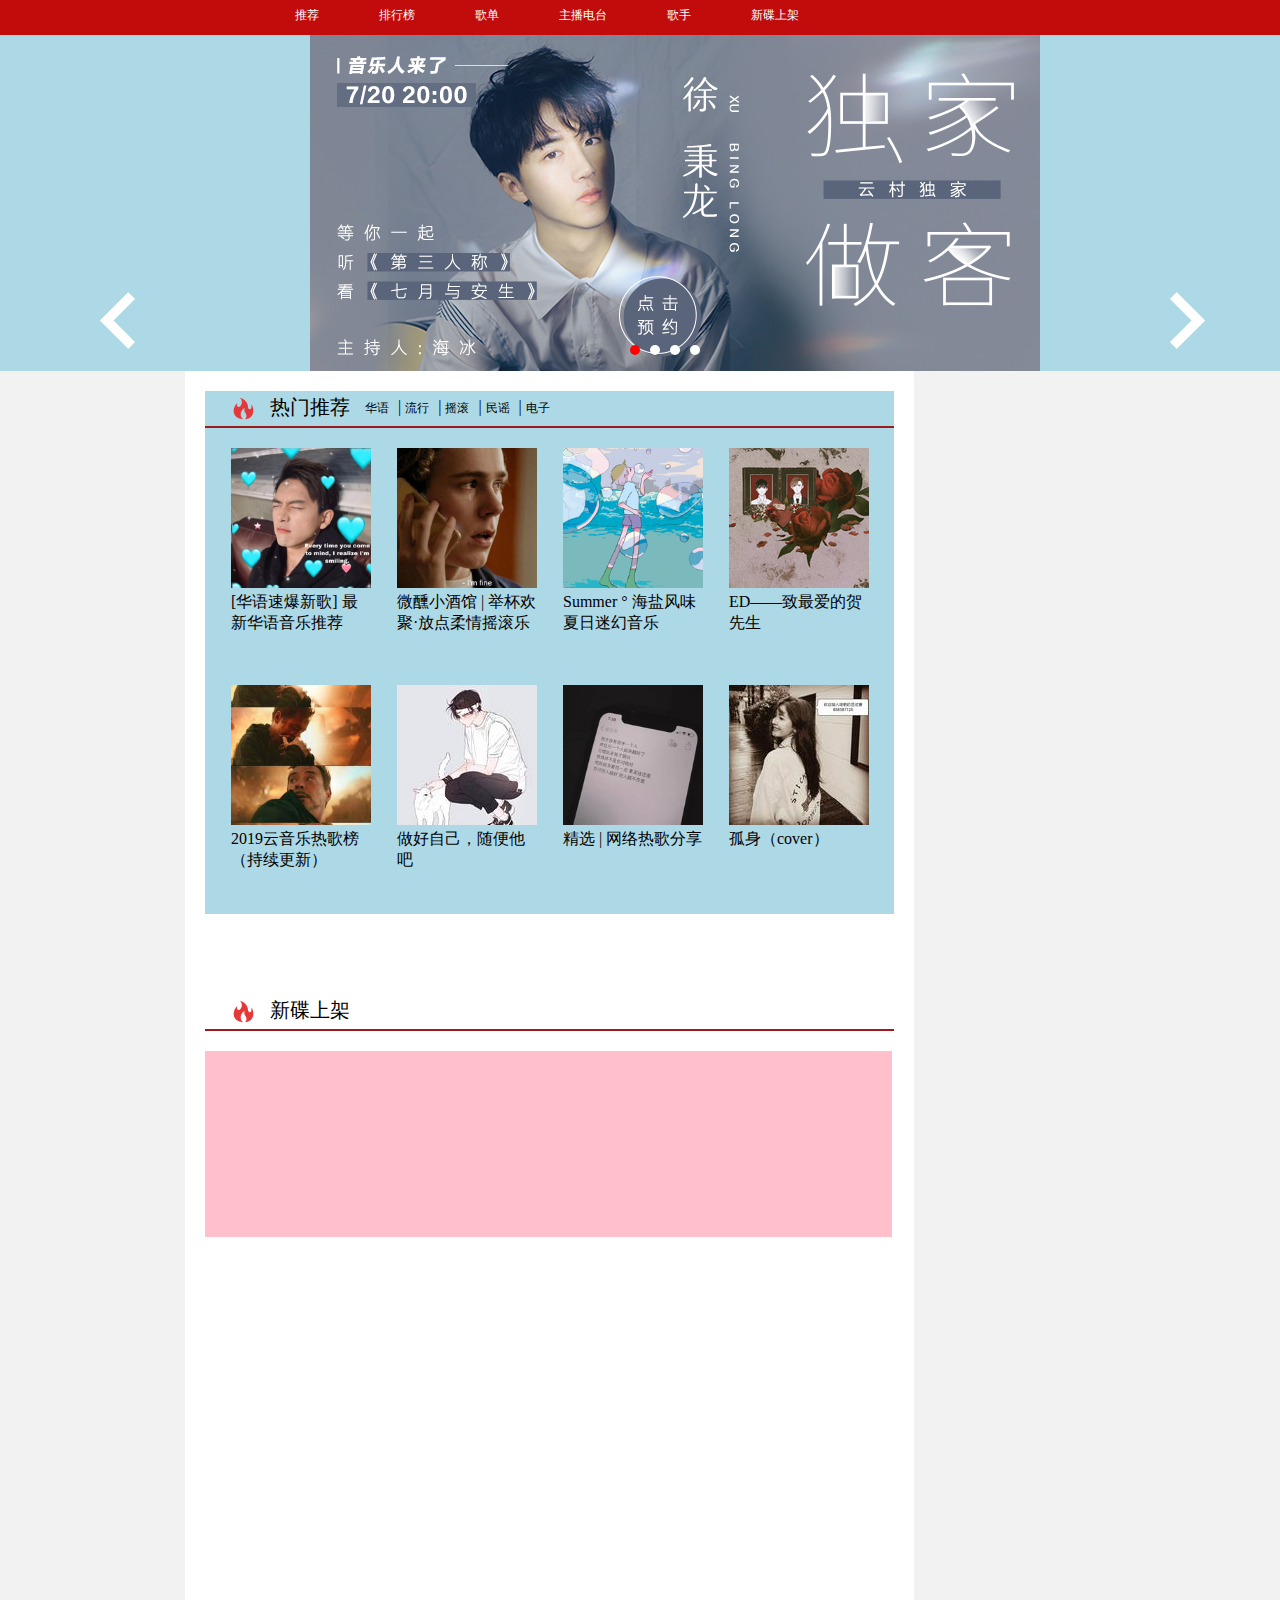
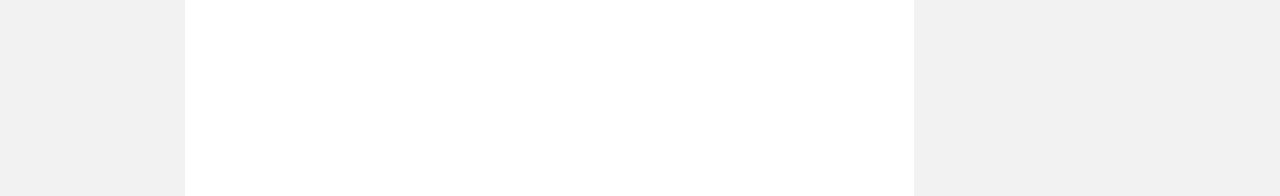
==== index.html @ 818224df "主页" ====
<!DOCTYPE html>
<html lang="en">
<head>
    <meta charset="UTF-8">
    <meta name="viewport" content="width=device-width, initial-scale=1.0">
    <meta http-equiv="X-UA-Compatible" content="ie=edge">
    <title>Document</title>
    <link rel="stylesheet" href="index.css"> 
</head>
<body>
 <div id="db">
    <ul>
        <a href="#"><li>推荐</li></a>
        <a href="#"><li>排行榜</li></a>
        <a href="#"><li>歌单</li></a>
        <a href="#"><li>主播电台</li></a>
        <a href="#"><li>歌手</li></a>
        <a href="#"><li>新碟上架</li></a>
    </ul>
 </div>   
 <div id="lunb">
     <a id="btn-left" href="javascript:;"></a>
     <div id="car">
     <ul id="ul-imgs" style="width:3650px; margin-left:0px;">
         <li><img src="img/index/1.png"></li>
         <li><img src="img/index/2.jpg"></li>
         <li><img src="img/index/3.png"></li>
         <li><img src="img/index/4.png"></li>
         <li><img src="img/index/1.png"></li>
     </ul>
     <ul id="ul-idxs">
            <li class="active"></li>
            <li></li>
            <li></li>
            <li></li>
        </ul>
    </div>
     <a id="btn-right" href="javascript:;"></a>
 </div>
 <div id="gedan">
    <table></table>
    <div id="gd1">
        <div id="tit"> 
            <img class="lo" src="img/index/re.png"/> 
            <a href="#" class="re">热门推荐</a>
            <div id="tab">
                <a href="#" class="tit1">华语</a>
                <span>|</span>
                <a href="#" class="tit1">流行</a>
                <span>|</span>
                <a href="#" class="tit1">摇滚</a>
                <span>|</span>
                <a href="#" class="tit1">民谣</a>
                <span>|</span>
                <a href="#" class="tit1">电子</a>
           </div>
        </div>
        <ul class="u-cover">
            <li class="u-cover1" >
                <div>
                    <img class="tu" src="img/index/5.jpg"/>
                    [华语速爆新歌] 最新华语音乐推荐 
                </div>
            </li>
            <li class="u-cover1">
                <div>
                    <img class="tu" src="img/index/6.jpg"/>
                    微醺小酒馆 | 举杯欢聚·放点柔情摇滚乐
                </div>
            </li>
            <li class="u-cover1">
                <div>
                    <img class="tu" src="img/index/7.jpg"/>
                    Summer ° 海盐风味夏日迷幻音乐
                </div>
            </li>
            <li class="u-cover1">
                <div>
                    <img class="tu" src="img/index/8.png"/>
                    ED——致最爱的贺先生
                </div>
            </li>
            <li class="u-cover1" >
                <div>
                    <img class="tu" src="img/index/9.jpg"/>
                    2019云音乐热歌榜（持续更新） 
                </div>
            </li>
            <li class="u-cover1">
                <div>
                    <img class="tu" src="img/index/10.jpg"/>
                    做好自己，随便他吧 
                </div>
            </li>
            <li class="u-cover1">
                <div>
                    <img class="tu" src="img/index/11.jpg"/>
                    精选 | 网络热歌分享
                </div>
            </li>
            <li class="u-cover1">
                <div>
                    <img class="tu" src="img/index/12.jpg"/>
                    孤身（cover）
                </div>
            </li>
        </ul>
    </div>
    <div id="gd2">
        <div id="tit">
            <img class="lo" src="img/index/re.png"/>
            <a href="#" class="re">新碟上架</a>
        </div>
        <div id="album">
            
        </div>
    </div>
 </div>  
 <script src="js/lunb.js"></script>
</body>
</html>
---- index.css ----
*{margin: 0;padding: 0;}
body{
    background-color:#f2f2f2; 
}
#db{
    background-color:#c20c0c;
    width:1349px;
    height:35px;
}
#db>ul{
    padding-left:265px;
}
#db>ul li{
    list-style-type: none;
    float: left;
    text-decoration: none;
    margin:7px 17px 0;
    padding: 0 13px;
    color:white;
    font-size:12px;
} 
#db>ul li:hover{
    background-color: #9B0909;
    display: inline-block;
    height: 20px;
    border-radius: 20px;
}

/* 轮播图 */
#lunb{
    width: 1349px;
    height: 336px;
    background-color:lightblue;
  
}
#car{
    overflow: hidden; 
    position: relative;  
    width: 730px;
    margin: 0 auto;
}
#ul-imgs{
    list-style: none;
}
#ul-imgs.transition{
    transition:all .5s linear;
  }
  #ul-imgs>li{
    width:730px;
    float:left;
  }
#btn-left,#btn-right{
    width: 60px;
    height:60px;
    cursor: pointer;
    background-repeat: no-repeat;
    position: absolute;
    top:50%;
    margin-top:-158px; 
}
#btn-left{
    background-image: url("img/index/left_ar.png");
    left:100px;
}
#btn-right{
    background-image: url("img/index/right_ar.png");
    left:1170px;
}
#ul-idxs{
    width:100px;
    list-style: none;
    position: absolute;
    bottom: 20px;
    left: 50%;
    margin-left: -50px;
}
#ul-idxs>li{
    width: 10px;
    height:10px;
    float: left;
    background-color:white;
    border-radius: 50%;
    margin: 0 5px;
}
#ul-idxs>li.active{
    background-color:red;
}

#gedan{
    width:729px;
    height:1425px;
    background-color:white;
    margin-left: 185px;
}
#gd1{
    width: 689px;
    height:523px;
    margin: 20px;
    background-color: lightblue;
}
#tit{
    height: 35px;
    border-bottom: 2px solid rgb(158, 27, 27);
    position: relative;
}
#tab{
    width: 240px;
    height: 16px;
    float: left;
    margin-left: 160px;
    padding-top:7px;
}
.lo{
    width: 25px;
    height: 25px;
    position: absolute;
    left:26px;
    top:5px;
}
.re{
    position: absolute;
    text-decoration: none;
    font-size:20px;
    padding-left: 65px;
    padding-top:3px;
    color:black;
}
.tit1{
    padding-top:5px;
    padding-right: 5px;
    text-decoration: none;
    font-size:12px;
    color:black;
}
.u-cover{
    list-style: none;
  
}
.u-cover1{
    display: block;
    width: 140px;
    height:204px;
    float: left;
    padding:20px 0px 13px 26px;
}
img.tu{
    width:140px;
    height:140px;
}

#gd2{
    width: 689px;
    height: 243px;
    margin-left: 20px;
    margin-top:80px;
}
#album{
    width:687px;
    height: 186px;
    background-color: pink;
    margin-top:20px;
}
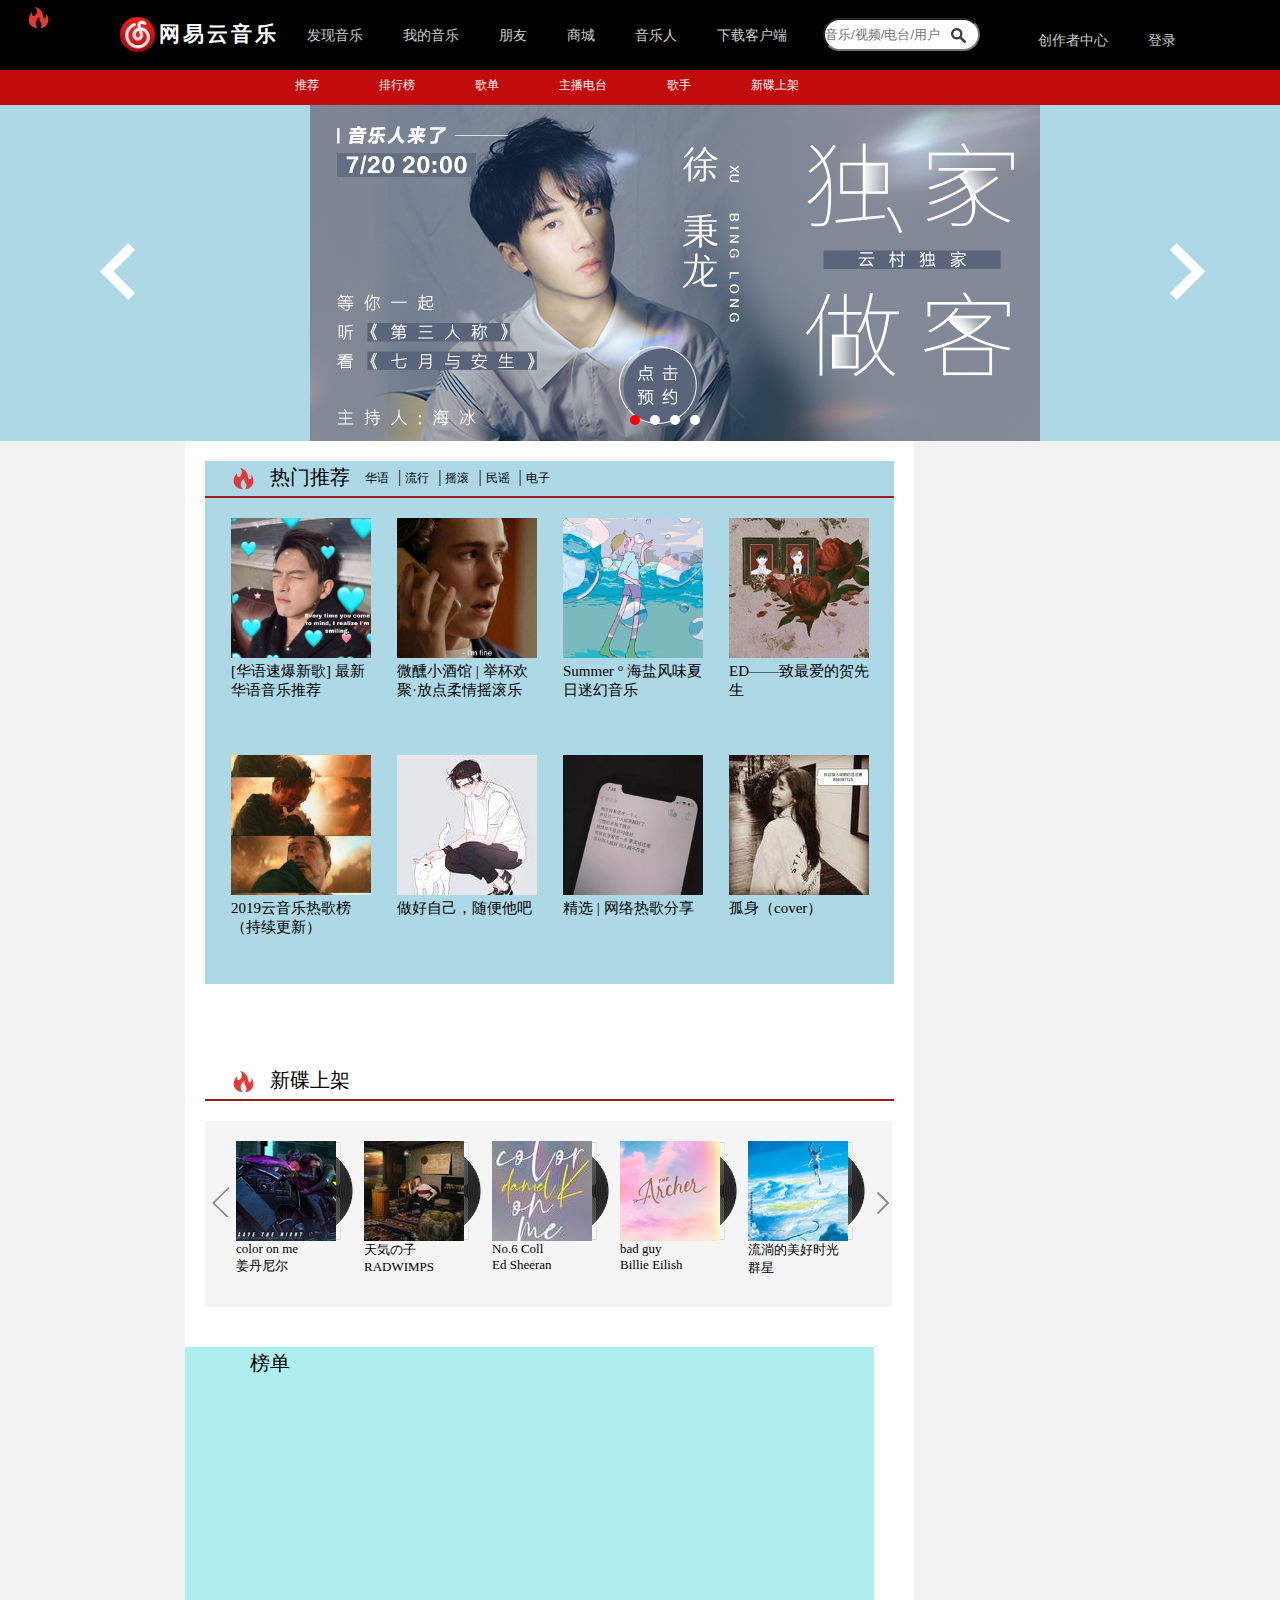
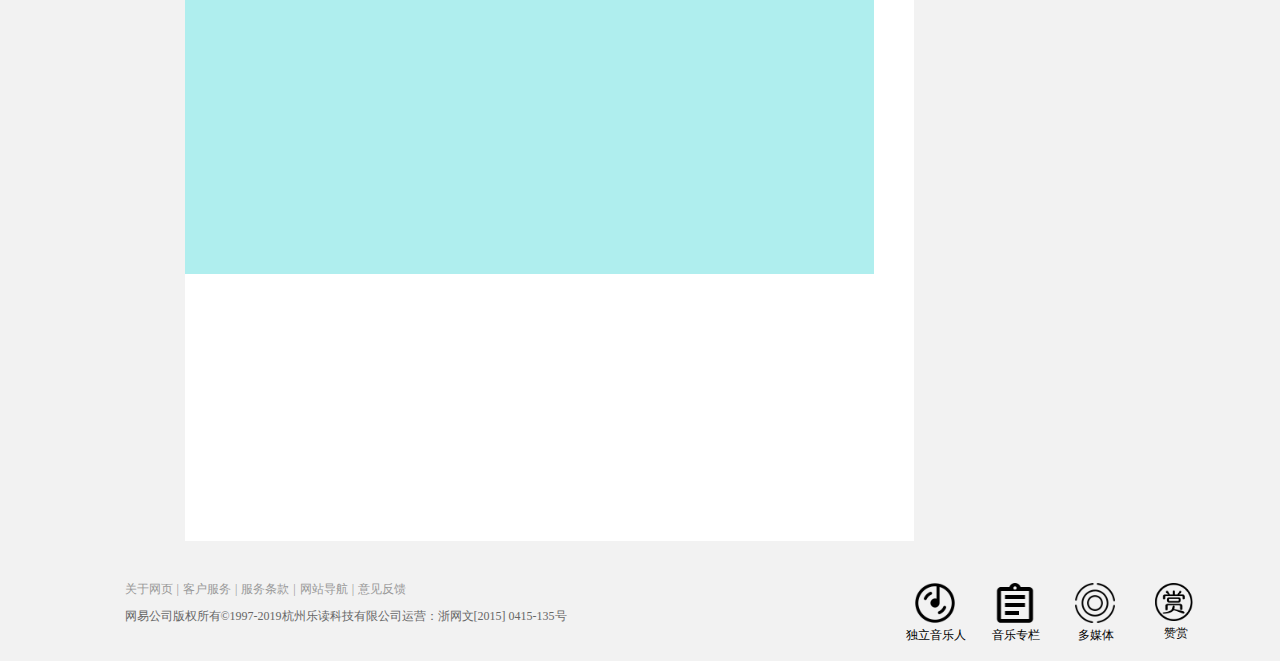
==== commit 535b990c: "主页轮播" ====
--- a/index.html
+++ b/index.html
@@ -1,121 +1,292 @@
 <!DOCTYPE html>
 <html lang="en">
+
 <head>
-    <meta charset="UTF-8">
+    <meta http-equiv="Content-Type" content="text/html; charset=UTF-8">
     <meta name="viewport" content="width=device-width, initial-scale=1.0">
     <meta http-equiv="X-UA-Compatible" content="ie=edge">
     <title>Document</title>
-    <link rel="stylesheet" href="index.css"> 
+    <link rel="stylesheet" href="css/index.css">
 </head>
+
 <body>
- <div id="db">
-    <ul>
-        <a href="#"><li>推荐</li></a>
-        <a href="#"><li>排行榜</li></a>
-        <a href="#"><li>歌单</li></a>
-        <a href="#"><li>主播电台</li></a>
-        <a href="#"><li>歌手</li></a>
-        <a href="#"><li>新碟上架</li></a>
-    </ul>
- </div>   
- <div id="lunb">
-     <a id="btn-left" href="javascript:;"></a>
-     <div id="car">
-     <ul id="ul-imgs" style="width:3650px; margin-left:0px;">
-         <li><img src="img/index/1.png"></li>
-         <li><img src="img/index/2.jpg"></li>
-         <li><img src="img/index/3.png"></li>
-         <li><img src="img/index/4.png"></li>
-         <li><img src="img/index/1.png"></li>
-     </ul>
-     <ul id="ul-idxs">
-            <li class="active"></li>
-            <li></li>
-            <li></li>
-            <li></li>
+    <header id="header">
+    </header>
+    <div id="db">
+        <ul>
+            <a href="javascript:;">
+                <li>推荐</li>
+            </a>
+            <a href="javascript:;">
+                <li>排行榜</li>
+            </a>
+            <a href="javascript:;">
+                <li>歌单</li>
+            </a>
+            <a href="javascript:;">
+                <li>主播电台</li>
+            </a>
+            <a href="javascript:;">
+                <li>歌手</li>
+            </a>
+            <a href="javascript:;">
+                <li>新碟上架</li>
+            </a>
         </ul>
     </div>
-     <a id="btn-right" href="javascript:;"></a>
- </div>
- <div id="gedan">
-    <table></table>
-    <div id="gd1">
-        <div id="tit"> 
-            <img class="lo" src="img/index/re.png"/> 
-            <a href="#" class="re">热门推荐</a>
-            <div id="tab">
-                <a href="#" class="tit1">华语</a>
-                <span>|</span>
-                <a href="#" class="tit1">流行</a>
-                <span>|</span>
-                <a href="#" class="tit1">摇滚</a>
-                <span>|</span>
-                <a href="#" class="tit1">民谣</a>
-                <span>|</span>
-                <a href="#" class="tit1">电子</a>
-           </div>
-        </div>
-        <ul class="u-cover">
-            <li class="u-cover1" >
-                <div>
-                    <img class="tu" src="img/index/5.jpg"/>
-                    [华语速爆新歌] 最新华语音乐推荐 
+    <div id="lunb">
+        <a id="btn-left" href="javascript:;"></a>
+        <div id="car">
+            <ul id="ul-imgs" style="width: 3650px; margin-left: 0px;" class="">
+                <li><img src="img/index/1.png"></li>
+                <li><img src="img/index/2.jpg"></li>
+                <li><img src="img/index/3.png"></li>
+                <li><img src="img/index/4.png"></li>
+                <li><img src="img/index/1.png"></li>
+            </ul>
+            <ul id="ul-idxs">
+                <li class="active"></li>
+                <li class=""></li>
+                <li class=""></li>
+                <li class=""></li>
+            </ul>
+        </div>
+        <a id="btn-right" href="javascript:;"></a>
+    </div>
+    <div id="gedan">
+        <table></table>
+        <div id="gd1">
+            <div id="tit">
+                <img class="lo" src="img/index/re.png">
+                <a href="javascript:;" class="re">热门推荐</a>
+                <div id="tab">
+                    <a href="javascript:;" class="tit1">华语</a>
+                    <i>|</i>
+                    <a href="javascript:;" class="tit1">流行</a>
+                    <i>|</i>
+                    <a href="javascript:;" class="tit1">摇滚</a>
+                    <i>|</i>
+                    <a href="javascript:;" class="tit1">民谣</a>
+                    <i>|</i>
+                    <a href="javascript:;" class="tit1">电子</a>
                 </div>
-            </li>
-            <li class="u-cover1">
-                <div>
-                    <img class="tu" src="img/index/6.jpg"/>
-                    微醺小酒馆 | 举杯欢聚·放点柔情摇滚乐
+            </div>
+            <ul class="u-cover">
+                <li class="u-cover1">
+                    <p class="u-text">
+                        <img class="tu" src="img/index/5.jpg">
+                        [华语速爆新歌] 最新华语音乐推荐
+                    </p>
+                </li>
+                <li class="u-cover1">
+                    <p class="u-text">
+                        <img class="tu" src="img/index/6.jpg">
+                        微醺小酒馆 | 举杯欢聚·放点柔情摇滚乐
+                    </p>
+                </li>
+                <li class="u-cover1">
+                    <p class="u-text">
+                        <img class="tu" src="img/index/7.jpg">
+                        Summer ° 海盐风味夏日迷幻音乐
+                    </p>
+                </li>
+                <li class="u-cover1">
+                    <p class="u-text">
+                        <img class="tu" src="img/index/8.png">
+                        ED——致最爱的贺先生
+                    </p>
+                </li>
+                <li class="u-cover1">
+                    <p class="u-text">
+                        <img class="tu" src="img/index/9.jpg">
+                        2019云音乐热歌榜（持续更新）
+                    </p>
+                </li>
+                <li class="u-cover1">
+                    <p class="u-text">
+                        <img class="tu" src="img/index/10.jpg">
+                        做好自己，随便他吧
+                    </p>
+                </li>
+                <li class="u-cover1">
+                    <p class="u-text">
+                        <img class="tu" src="img/index/11.jpg">
+                        精选 | 网络热歌分享
+                    </p>
+                </li>
+                <li class="u-cover1">
+                    <p class="u-text">
+                        <img class="tu" src="img/index/12.jpg">
+                        孤身（cover）
+                    </p>
+                </li>
+            </ul>
+        </div>
+        <div id="gd2">
+            <div id="tit">
+                <img class="lo" src="img/index/re.png">
+                <a href="javascript:;" class="re">新碟上架</a>
+            </div>
+            <div id="album">
+                <!-- <table></table> -->
+                <a id="left" href="javascript:;"></a>
+                <div id="al-lun">
+                    <ul id="al-imgs" style="width:2580px; margin-left:0px;">
+                        <li class="al-li">
+                            <ul>
+                                <li class="al-tu">
+                                    <img src="img/al/l1.png" style="float: left">
+                                    <img src="img/index/back.png" style="float:right; width:18px;height:100px;">
+                                    <i>color on me</i>
+                                    <i> 姜丹尼尔</i>
+                                </li>
+                                <li class="al-tu">
+                                    <img src="img/al/l2.jpg" style="float: left">
+                                    <img src="img/index/back.png" style="float:right; width:18px;height:100px;">
+                                    <i>天気の子 </i>
+                                    <i> RADWIMPS</i>
+                                </li>
+                                <li class="al-tu">
+                                    <img src="img/al/l3.jpg" style="float: left">
+                                    <img src="img/index/back.png" style="float:right; width:18px;height:100px;">
+                                    <i>No.6 Coll</i>
+                                    <i> Ed Sheeran</i>
+                                </li>
+                                <li class="al-tu">
+                                    <img src="img/al/l4.jpg" style="float: left">
+                                    <img src="img/index/back.png" style="float:right; width:18px;height:100px;">
+                                    <i>bad guy </i>
+                                    <i>Billie Eilish </i>
+                                </li>
+                                <li class="al-tu">
+                                    <img src="img/al/l5.png" style="float: left">
+                                    <img src="img/index/back.png" style="float:right; width:18px;height:100px;">
+                                    <i>流淌的美好时光</i>
+                                    <i>群星</i>
+                                </li>
+                            </ul>
+                        </li>
+                        <li class="al-li">
+                            <ul>
+                                <li class="al-tu">
+                                    <img src="img/al/l6.jpg" style="float: left">
+                                    <img src="img/index/back.png" style="float:right; width:18px;height:100px;">
+                                    <i>color on me</i>
+                                    <i> 姜丹尼尔</i>
+                                </li>
+                                <li class="al-tu">
+                                    <img src="img/al/l7.jpg" style="float: left">
+                                    <img src="img/index/back.png" style="float:right; width:18px;height:100px;">
+                                    <i>天気の子 </i>
+                                    <i> RADWIMPS</i>
+                                </li>
+                                <li class="al-tu">
+                                    <img src="img/al/l8.png" style="float: left">
+                                    <img src="img/index/back.png" style="float:right; width:18px;height:100px;">
+                                    <i>No.6 Coll</i>
+                                    <i> Ed Sheeran</i>
+                                </li>
+                                <li class="al-tu">
+                                    <img src="img/al/l9.jpg" style="float: left">
+                                    <img src="img/index/back.png" style="float:right; width:18px;height:100px;">
+                                    <i>bad guy </i>
+                                    <i>Billie Eilish </i>
+                                </li>
+                                <li class="al-tu">
+                                    <img src="img/al/l10.png" style="float: left">
+                                    <img src="img/index/back.png" style="float:right; width:18px;height:100px;">
+                                    <i>流淌的美好时光</i>
+                                    <i>群星</i>
+                                </li>
+                            </ul>
+                        </li>
+                        <li class="al-li">
+                            <ul>
+                                <li class="al-tu">
+                                    <img src="img/al/l11.png" style="float: left">
+                                    <img src="img/index/back.png" style="float:right; width:18px;height:100px;">
+                                    <i>color on me</i>
+                                    <i> 姜丹尼尔</i>
+                                </li>
+                                <li class="al-tu">
+                                    <img src="img/al/l12.jpg" style="float: left">
+                                    <img src="img/index/back.png" style="float:right; width:18px;height:100px;">
+                                    <i>天気の子 </i>
+                                    <i> RADWIMPS</i>
+                                </li>
+                                <li class="al-tu">
+                                    <img src="img/al/l3.jpg" style="float: left">
+                                    <img src="img/index/back.png" style="float:right; width:18px;height:100px;">
+                                    <i>No.6 Coll</i>
+                                    <i> Ed Sheeran</i>
+                                </li>
+                                <li class="al-tu">
+                                    <img src="img/al/l4.jpg" style="float: left">
+                                    <img src="img/index/back.png" style="float:right; width:18px;height:100px;">
+                                    <i>bad guy </i>
+                                    <i>Billie Eilish </i>
+                                </li>
+                                <li class="al-tu">
+                                    <img src="img/al/l5.png" style="float: left">
+                                    <img src="img/index/back.png" style="float:right; width:18px;height:100px;">
+                                    <i>流淌的美好时光</i>
+                                    <i>群星</i>
+                                </li>
+                            </ul>
+                        </li>
+                        <li class="al-li">
+                            <ul>
+                                <li class="al-tu">
+                                    <img src="img/al/l1.png" style="float: left">
+                                    <img src="img/index/back.png" style="float:right; width:18px;height:100px;">
+                                    <i>color on me</i>
+                                    <i> 姜丹尼尔</i>
+                                </li>
+                                <li class="al-tu">
+                                    <img src="img/al/l2.jpg" style="float: left">
+                                    <img src="img/index/back.png" style="float:right; width:18px;height:100px;">
+                                    <i>天気の子 </i>
+                                    <i> RADWIMPS</i>
+                                </li>
+                                <li class="al-tu">
+                                    <img src="img/al/l3.jpg" style="float: left">
+                                    <img src="img/index/back.png" style="float:right; width:18px;height:100px;">
+                                    <i>No.6 Coll</i>
+                                    <i> Ed Sheeran</i>
+                                </li>
+                                <li class="al-tu">
+                                    <img src="img/al/l4.jpg" style="float: left">
+                                    <img src="img/index/back.png" style="float:right; width:18px;height:100px;">
+                                    <i>bad guy </i>
+                                    <i>Billie Eilish </i>
+                                </li>
+                                <li class="al-tu">
+                                    <img src="img/al/l5.png" style="float: left">
+                                    <img src="img/index/back.png" style="float:right; width:18px;height:100px;">
+                                    <i>流淌的美好时光</i>
+                                    <i>群星</i>
+                                </li>
+                            </ul>
+                        </li>
+                    </ul>
                 </div>
-            </li>
-            <li class="u-cover1">
-                <div>
-                    <img class="tu" src="img/index/7.jpg"/>
-                    Summer ° 海盐风味夏日迷幻音乐
-                </div>
-            </li>
-            <li class="u-cover1">
-                <div>
-                    <img class="tu" src="img/index/8.png"/>
-                    ED——致最爱的贺先生
-                </div>
-            </li>
-            <li class="u-cover1" >
-                <div>
-                    <img class="tu" src="img/index/9.jpg"/>
-                    2019云音乐热歌榜（持续更新） 
-                </div>
-            </li>
-            <li class="u-cover1">
-                <div>
-                    <img class="tu" src="img/index/10.jpg"/>
-                    做好自己，随便他吧 
-                </div>
-            </li>
-            <li class="u-cover1">
-                <div>
-                    <img class="tu" src="img/index/11.jpg"/>
-                    精选 | 网络热歌分享
-                </div>
-            </li>
-            <li class="u-cover1">
-                <div>
-                    <img class="tu" src="img/index/12.jpg"/>
-                    孤身（cover）
-                </div>
-            </li>
-        </ul>
+                <a id="right" href="javascript:;"></a>
+            </div>
+        </div>
+        <div id="gd3">
+            <div id="tit">
+                <img class="lo" src="img/index/re.png">
+                <a href="javascript:;" class="re">榜单</a>
+            </div>
+        </div>
     </div>
-    <div id="gd2">
-        <div id="tit">
-            <img class="lo" src="img/index/re.png"/>
-            <a href="#" class="re">新碟上架</a>
-        </div>
-        <div id="album">
-            
-        </div>
-    </div>
- </div>  
- <script src="js/lunb.js"></script>
+    <footer id="footer">
+    </footer>
+    <script src="js/jquery-3.2.1.js"></script>
+    <script src="js/index.js"></script>
+    <script src="js/lunb.js"></script>
+    <script src="js/header.js"></script>
+    <script src="js/footer.js"></script>
 </body>
+
 </html>--- a/css/index.css
+++ b/css/index.css
@@ -0,0 +1,238 @@
+*{margin: 0;padding: 0;}
+body{
+    background-color:#f2f2f2; 
+}
+#db{
+    background-color:#c20c0c;
+    width:1349px;
+    height:35px;
+}
+#db>ul{
+    padding-left:265px;
+}
+#db>ul li{
+    list-style-type: none;
+    float: left;
+    text-decoration: none;
+    margin:7px 17px 0;
+    padding: 0 13px;
+    color:white;
+    font-size:12px;
+} 
+#db>ul li:hover{
+    background-color: #9B0909;
+    display: inline-block;
+    height: 20px;
+    border-radius: 20px;
+}
+
+/* 轮播图 */
+#lunb{
+    width: 1349px;
+    height: 336px;
+    background-color:lightblue;
+    position: relative; 
+}
+#car{
+    overflow: hidden; 
+    position: relative; 
+    width: 730px;
+    margin: 0 auto;
+}
+#ul-imgs{
+    list-style: none;
+}
+#ul-imgs.transition{
+    transition:all .5s linear;
+  }
+  #ul-imgs>li{
+    width:730px;
+    float:left;
+  }
+#btn-left,#btn-right{
+    width: 60px;
+    height:60px;
+    cursor: pointer;
+    background-repeat: no-repeat;
+    position: absolute;
+    top:50%;
+    margin-top:-30px; 
+}
+#btn-left{
+    background-image: url("../img/index/left_ar.png");
+    left:100px;
+}
+#btn-right{
+    background-image: url("../img/index/right_ar.png");
+    left:1170px;
+}
+#ul-idxs{
+    width:100px;
+    list-style: none;
+    position: absolute;
+    bottom: 20px;
+    left: 50%;
+    margin-left: -50px;
+}
+#ul-idxs>li{
+    width: 10px;
+    height:10px;
+    float: left;
+    background-color:white;
+    border-radius: 50%;
+    margin: 0 5px;
+}
+#ul-idxs>li.active{
+    background-color:red;
+}
+
+#gedan{
+    width:729px;
+    height:1700px;
+    background-color:white;
+    margin-left: 185px;
+}
+#gedan #gd1{
+    width: 689px;
+    height:523px;
+    margin: 20px;
+    background-color: lightblue;
+}
+#gedan #gd1>#tit{
+    height: 35px;
+    border-bottom: 2px solid rgb(158, 27, 27);
+    position: relative;
+}
+#gedan #gd1>#tit #tab{
+    width: 240px;
+    height: 16px;
+    float: left;
+    margin-left: 160px;
+    padding-top:7px;
+}
+#gedan #gd1>#tit #tab i{
+    font-style: normal;
+}
+.lo{
+    width: 25px;
+    height: 25px;
+    position: absolute;
+    left:26px;
+    top:5px;
+}
+.re{
+    position: absolute;
+    text-decoration: none;
+    font-size:20px;
+    padding-left: 65px;
+    padding-top:3px;
+    color:black;
+}
+.tit1{
+    padding-top:5px;
+    padding-right: 5px;
+    text-decoration: none;
+    font-size:12px;
+    color:black;
+}
+.u-cover{
+    list-style: none;
+  
+}
+.u-cover1{
+    display: block;
+    width: 140px;
+    height:204px;
+    float: left;
+    padding:20px 0px 13px 26px;
+}
+.u-cover>.u-cover1 .u-text{
+    font-size: 15px;
+}
+img.tu{
+    width:140px;
+    height:140px;
+}
+
+#gd2{
+    width: 689px;
+    height: 243px;
+    margin-left: 20px;
+    margin-top:80px;
+}
+#gedan #gd2>#tit{
+    height: 35px;
+    border-bottom: 2px solid rgb(158, 27, 27);
+    position: relative;
+}
+/* 轮播 */
+#gedan #gd2 #album{
+    width:687px;
+    height: 186px;
+    background-color:#f5f5f5;
+    margin-top:20px;
+    position: relative;
+}
+#gedan #gd2 #album #al-lun{
+    width: 645px;
+    height: 180px;
+    overflow: hidden;
+    margin: auto;
+    
+}
+#gedan #gd2 #album #al-lun #al-imgs {
+   width: 2580px;
+   height: 155px; 
+   /* float: left; */
+} 
+#gedan #gd2 #album #al-lun #al-imgs .al-li{
+    width: 645px;
+    list-style: none;
+    float: left;
+}
+#gedan #gd2 #album #al-lun #al-imgs .al-li ul{
+    width: 645px;
+    height: 150px;
+}
+ #gedan #gd2 #album>#al-lun #al-imgs .al-li .al-tu{  
+    float: left; 
+    margin-left: 10px;
+    display: block;
+    width:118px;
+    height: 100px;
+    margin-top:20px;
+} 
+#gedan #gd2 #album #al-lun ul .al-tu i{
+    font-style: normal;
+    display: block;
+    font-size:13px;
+    color:black;
+    list-style: none;
+}
+#gedan #gd2 #album  #left,
+#gedan #gd2 #album #right{
+    width:30px;
+    height:30px;
+    cursor: pointer;
+    background-repeat: no-repeat;
+    position: absolute;   
+}  
+#gedan #gd2 #album #left{
+    background-image: url("../img/al/left.png");
+    margin-top:66px; 
+}
+#gedan #gd2 #album #right{
+    float:right;
+    background-image: url("../img/al/right.png");
+    left:662px;
+    margin-top:-114px;
+} 
+#al-imgs.transition{
+    transition:all .5s linear;
+  }
+#gedan #gd3{
+    width: 689px;
+    height: 527px;
+    background-color: paleturquoise;
+    margin-top: 40px;
+}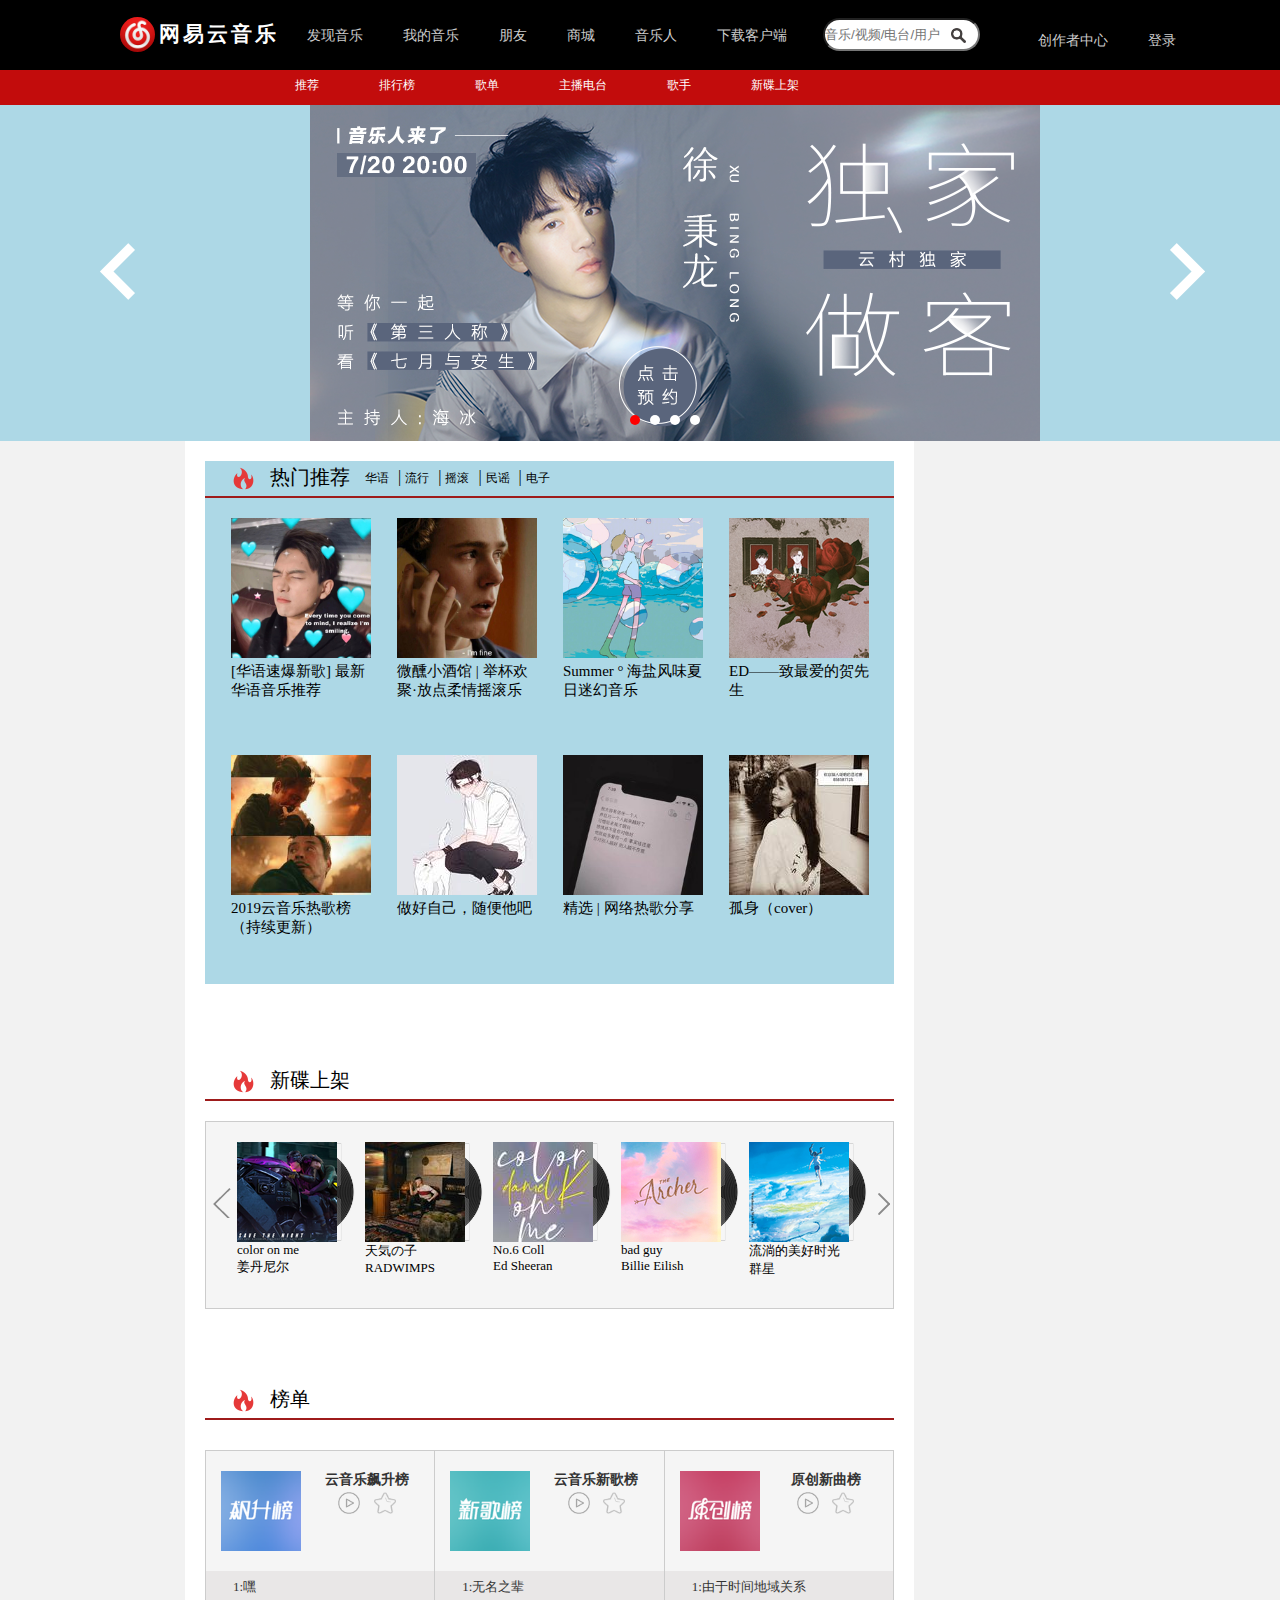
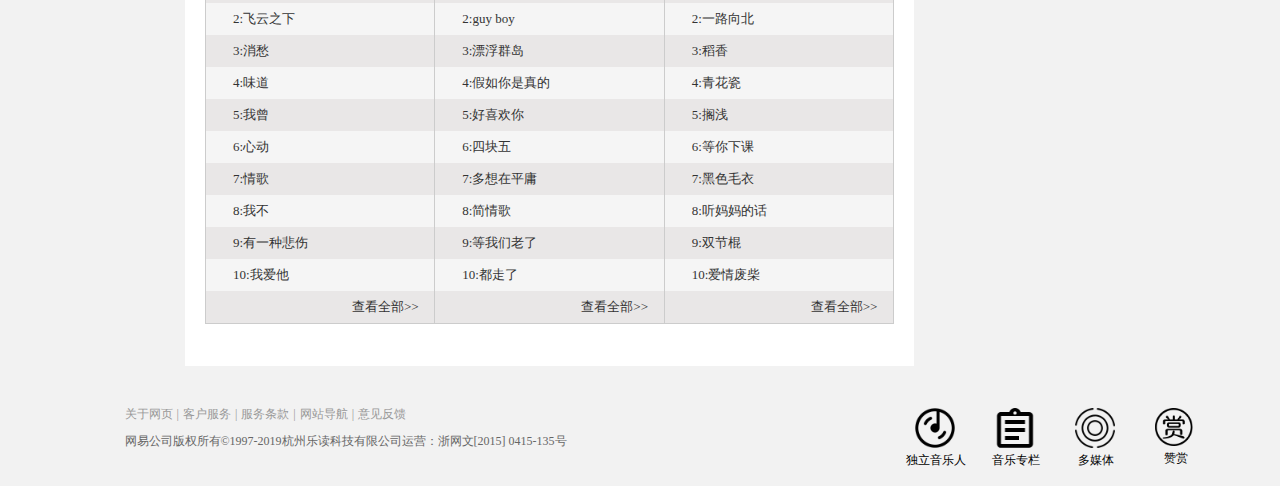
==== commit 33b7a3d9: "首页的榜单" ====
--- a/index.html
+++ b/index.html
@@ -278,6 +278,233 @@
                 <img class="lo" src="img/index/re.png">
                 <a href="javascript:;" class="re">榜单</a>
             </div>
+            <table>
+                <tr>
+                    <th>
+                        <div class="t-img">
+                            <img style="width: 80px;height:80px" src="img/index/13.png" />
+                        </div>
+                        <div class="t-text">
+                            <a style="display:block" href="javascript:;">云音乐飙升榜</a>
+                            <a href="javascript:;">
+                                <img style="margin: -11px 5px; width: 22px;height:22px;" src="img/index/start.png"
+                                    title="播放" />
+                            </a>
+                            <a href="javascript:;">
+                                <img style="margin:-11px 5px; width: 22px;height:22px;" src="img/index/like.png"
+                                    title="收藏" />
+                            </a>
+                        </div>
+                    </th>
+                    <th>
+                        <div class="t-img">
+                            <img style="width: 80px;height:80px" src="img/index/14.png" />
+                        </div>
+                        <div class="t-text">
+                            <a style="display:block" href="javascript:;">云音乐新歌榜</a>
+                            <a href="javascript:;">
+                                <img style="margin: -11px 5px; width: 22px;height:22px;" src="img/index/start.png"
+                                    title="播放" />
+                            </a>
+                            <a href="javascript:;">
+                                <img style="margin:-11px 5px; width: 22px;height:22px;" src="img/index/like.png"
+                                    title="收藏" />
+                            </a>
+                        </div>
+                    </th>
+                    <th>
+                        <div class="t-img">
+                            <img style="width: 80px;height:80px" src="img/index/15.png" />
+                        </div>
+                        <div class="t-text">
+                            <a style="display:block" href="javascript:;">原创新曲榜</a>
+                            <a href="javascript:;">
+                                <img style="margin: -11px 5px; width: 22px;height:22px;" src="img/index/start.png"
+                                    title="播放" />
+                            </a>
+                            <a href="javascript:;">
+                                <img style="margin:-11px 5px; width: 22px;height:22px;" src="img/index/like.png"
+                                    title="收藏" />
+                            </a>
+                        </div>
+                    </th>
+                </tr>
+                <tr>
+                    <td><a class="tr-a" href="javascript:;">1:嘿
+                            <img class="tr-tu" src="img/index/add1.png" title="播放">
+                            <img class="tr-tu" src="img/index/like1.png" title="收藏">
+                            <img class="tr-tu" src="img/index/start1.png" title="喜欢">
+                        </a></td>
+                    <td><a class="tr-a" href="javascript:;">1:无名之辈
+                            <img class="tr-tu" src="img/index/add1.png" title="播放">
+                            <img class="tr-tu" src="img/index/like1.png" title="收藏">
+                            <img class="tr-tu" src="img/index/start1.png" title="喜欢">
+                        </a></td>
+                    <td><a class="tr-a" href="javascript:;">1:由于时间地域关系
+                            <img class="tr-tu" src="img/index/add1.png" title="播放">
+                            <img class="tr-tu" src="img/index/like1.png" title="收藏">
+                            <img class="tr-tu" src="img/index/start1.png" title="喜欢">
+                        </a></td>
+                </tr>
+                <tr>
+                    <td><a class="tr-a" href="javascript:;">2:飞云之下
+                            <img class="tr-tu" src="img/index/add1.png" title="播放">
+                            <img class="tr-tu" src="img/index/like1.png" title="收藏">
+                            <img class="tr-tu" src="img/index/start1.png" title="喜欢">
+                        </a></td>
+                    <td><a class="tr-a" href="javascript:;">2:guy boy
+                            <img class="tr-tu" src="img/index/add1.png" title="播放">
+                            <img class="tr-tu" src="img/index/like1.png" title="收藏">
+                            <img class="tr-tu" src="img/index/start1.png" title="喜欢">
+                        </a></td>
+                    <td><a class="tr-a" href="javascript:;">2:一路向北
+                            <img class="tr-tu" src="img/index/add1.png" title="播放">
+                            <img class="tr-tu" src="img/index/like1.png" title="收藏">
+                            <img class="tr-tu" src="img/index/start1.png" title="喜欢">
+                        </a></td>
+                </tr>
+                <tr>
+                    <td><a class="tr-a" href="javascript:;">3:消愁
+                            <img class="tr-tu" src="img/index/add1.png" title="播放">
+                            <img class="tr-tu" src="img/index/like1.png" title="收藏">
+                            <img class="tr-tu" src="img/index/start1.png" title="喜欢">
+                        </a></td>
+                    <td><a class="tr-a" href="javascript:;">3:漂浮群岛
+                            <img class="tr-tu" src="img/index/add1.png" title="播放">
+                            <img class="tr-tu" src="img/index/like1.png" title="收藏">
+                            <img class="tr-tu" src="img/index/start1.png" title="喜欢">
+                        </a></td>
+                    <td><a class="tr-a" href="javascript:;">3:稻香
+                            <img class="tr-tu" src="img/index/add1.png" title="播放">
+                            <img class="tr-tu" src="img/index/like1.png" title="收藏">
+                            <img class="tr-tu" src="img/index/start1.png" title="喜欢">
+                        </a></td>
+                </tr>
+                <tr>
+                    <td><a class="tr-a" href="javascript:;">4:味道
+                            <img class="tr-tu" src="img/index/add1.png" title="播放">
+                            <img class="tr-tu" src="img/index/like1.png" title="收藏">
+                            <img class="tr-tu" src="img/index/start1.png" title="喜欢">
+                        </a></td>
+                    <td><a class="tr-a" href="javascript:;">4:假如你是真的
+                            <img class="tr-tu" src="img/index/add1.png" title="播放">
+                            <img class="tr-tu" src="img/index/like1.png" title="收藏">
+                            <img class="tr-tu" src="img/index/start1.png" title="喜欢">
+                        </a></td>
+                    <td><a class="tr-a" href="javascript:;">4:青花瓷
+                            <img class="tr-tu" src="img/index/add1.png" title="播放">
+                            <img class="tr-tu" src="img/index/like1.png" title="收藏">
+                            <img class="tr-tu" src="img/index/start1.png" title="喜欢">
+                        </a></td>
+                </tr>
+                <tr>
+                    <td><a class="tr-a" href="javascript:;">5:我曾
+                            <img class="tr-tu" src="img/index/add1.png" title="播放">
+                            <img class="tr-tu" src="img/index/like1.png" title="收藏">
+                            <img class="tr-tu" src="img/index/start1.png" title="喜欢">
+                        </a></td>
+                    <td><a class="tr-a" href="javascript:;">5:好喜欢你
+                            <img class="tr-tu" src="img/index/add1.png" title="播放">
+                            <img class="tr-tu" src="img/index/like1.png" title="收藏">
+                            <img class="tr-tu" src="img/index/start1.png" title="喜欢">
+                        </a></td>
+                    <td><a class="tr-a" href="javascript:;">5:搁浅
+                            <img class="tr-tu" src="img/index/add1.png" title="播放">
+                            <img class="tr-tu" src="img/index/like1.png" title="收藏">
+                            <img class="tr-tu" src="img/index/start1.png" title="喜欢">
+                        </a></td>
+                </tr>
+                <tr>
+                    <td><a class="tr-a" href="javascript:;">6:心动
+                            <img class="tr-tu" src="img/index/add1.png" title="播放">
+                            <img class="tr-tu" src="img/index/like1.png" title="收藏">
+                            <img class="tr-tu" src="img/index/start1.png" title="喜欢">
+                        </a></td>
+                    <td><a class="tr-a" href="javascript:;">6:四块五
+                            <img class="tr-tu" src="img/index/add1.png" title="播放">
+                            <img class="tr-tu" src="img/index/like1.png" title="收藏">
+                            <img class="tr-tu" src="img/index/start1.png" title="喜欢">
+                        </a></td>
+                    <td><a class="tr-a" href="javascript:;">6:等你下课
+                            <img class="tr-tu" src="img/index/add1.png" title="播放">
+                            <img class="tr-tu" src="img/index/like1.png" title="收藏">
+                            <img class="tr-tu" src="img/index/start1.png" title="喜欢">
+                        </a></td>
+                </tr>
+                <tr>
+                    <td><a class="tr-a" href="javascript:;">7:情歌
+                            <img class="tr-tu" src="img/index/add1.png" title="播放">
+                            <img class="tr-tu" src="img/index/like1.png" title="收藏">
+                            <img class="tr-tu" src="img/index/start1.png" title="喜欢">
+                        </a></td>
+                    <td><a class="tr-a" href="javascript:;">7:多想在平庸
+                            <img class="tr-tu" src="img/index/add1.png" title="播放">
+                            <img class="tr-tu" src="img/index/like1.png" title="收藏">
+                            <img class="tr-tu" src="img/index/start1.png" title="喜欢">
+                        </a></td>
+                    <td><a class="tr-a" href="javascript:;">7:黑色毛衣
+                            <img class="tr-tu" src="img/index/add1.png" title="播放">
+                            <img class="tr-tu" src="img/index/like1.png" title="收藏">
+                            <img class="tr-tu" src="img/index/start1.png" title="喜欢">
+                        </a></td>
+                </tr>
+                <tr>
+                    <td><a class="tr-a" href="javascript:;">8:我不
+                            <img class="tr-tu" src="img/index/add1.png" title="播放">
+                            <img class="tr-tu" src="img/index/like1.png" title="收藏">
+                            <img class="tr-tu" src="img/index/start1.png" title="喜欢">
+                        </a></td>
+                    <td><a class="tr-a" href="javascript:;">8:简情歌
+                            <img class="tr-tu" src="img/index/add1.png" title="播放">
+                            <img class="tr-tu" src="img/index/like1.png" title="收藏">
+                            <img class="tr-tu" src="img/index/start1.png" title="喜欢">
+                        </a></td>
+                    <td><a class="tr-a" href="javascript:;">8:听妈妈的话
+                            <img class="tr-tu" src="img/index/add1.png" title="播放">
+                            <img class="tr-tu" src="img/index/like1.png" title="收藏">
+                            <img class="tr-tu" src="img/index/start1.png" title="喜欢">
+                        </a></td>
+                </tr>
+                <tr>
+                    <td><a class="tr-a" href="javascript:;">9:有一种悲伤
+                            <img class="tr-tu" src="img/index/add1.png" title="播放">
+                            <img class="tr-tu" src="img/index/like1.png" title="收藏">
+                            <img class="tr-tu" src="img/index/start1.png" title="喜欢">
+                        </a></td>
+                    <td><a class="tr-a" href="javascript:;">9:等我们老了
+                            <img class="tr-tu" src="img/index/add1.png" title="播放">
+                            <img class="tr-tu" src="img/index/like1.png" title="收藏">
+                            <img class="tr-tu" src="img/index/start1.png" title="喜欢">
+                        </a></td>
+                    <td><a class="tr-a" href="javascript:;">9:双节棍
+                            <img class="tr-tu" src="img/index/add1.png" title="播放">
+                            <img class="tr-tu" src="img/index/like1.png" title="收藏">
+                            <img class="tr-tu" src="img/index/start1.png" title="喜欢">
+                        </a></td>
+                </tr>
+                <tr>
+                    <td><a class="tr-a" href="javascript:;">10:我爱他
+                            <img class="tr-tu" src="img/index/add1.png" title="播放">
+                            <img class="tr-tu" src="img/index/like1.png" title="收藏">
+                            <img class="tr-tu" src="img/index/start1.png" title="喜欢">
+                        </a></td>
+                    <td><a class="tr-a" href="javascript:;">10:都走了
+                            <img class="tr-tu" src="img/index/add1.png" title="播放">
+                            <img class="tr-tu" src="img/index/like1.png" title="收藏">
+                            <img class="tr-tu" src="img/index/start1.png" title="喜欢">
+                        </a></td>
+                    <td><a class="tr-a" href="javascript:;">10:爱情废柴
+                            <img class="tr-tu" src="img/index/add1.png" title="播放">
+                            <img class="tr-tu" src="img/index/like1.png" title="收藏">
+                            <img class="tr-tu" src="img/index/start1.png" title="喜欢">
+                        </a></td>
+                </tr>
+                <tr>
+                    <td><a class="tr-at" href="javascript:;">查看全部>></a></td>
+                    <td><a class="tr-at" href="javascript:;">查看全部>></a></td>
+                    <td><a class="tr-at" href="javascript:;">查看全部>></a></td>
+                </tr>
+            </table>
         </div>
     </div>
     <footer id="footer">
--- a/css/index.css
+++ b/css/index.css
@@ -88,7 +88,7 @@
 
 #gedan{
     width:729px;
-    height:1700px;
+    height:1525px;
     background-color:white;
     margin-left: 185px;
 }
@@ -172,6 +172,7 @@
     background-color:#f5f5f5;
     margin-top:20px;
     position: relative;
+    border: 1px solid #ccc;
 }
 #gedan #gd2 #album #al-lun{
     width: 645px;
@@ -232,7 +233,71 @@
   }
 #gedan #gd3{
     width: 689px;
-    height: 527px;
-    background-color: paleturquoise;
-    margin-top: 40px;
+    height: 600px;
+    /* background-color: paleturquoise; */
+    margin-top: 76px;
+    margin-left: 20px;
+    position: relative;
+}
+#gedan #gd3>#tit{
+    height: 35px;
+    border-bottom: 2px solid rgb(158, 27, 27);
+    position: relative;
+}
+#gedan #gd3 table{
+    width: 689px;
+    height: 474px;
+    background-color: #f5f5f5;
+    position: absolute;
+    margin-top:30px;
+    border:1px solid #ccc;
+    border-collapse:collapse; 
+}
+#gedan #gd3 table th{
+    height: 120px;
+    border-right: 1px solid #ccc;
+}
+#gedan #gd3 table td{
+    height: 32px;
+    font-size:13px;
+    border-right:1px solid #ccc;
+}
+ #gedan #gd3 table tr:nth-child(2n){
+    background-color: rgb(233, 231, 231);
+} 
+#gedan #gd3 table .t-img{
+    width: 80px;
+    height: 80px;
+    float: left;
+    margin-left: 15px;
+}
+#gedan #gd3 table .t-text{
+    width: 116px;
+    height: 51px;
+    margin-left:103px;
+}
+#gedan #gd3 table th .t-text a{
+    font-size:14px;
+    color:#333;
+    text-decoration: none;
+}
+#gedan #gd3 table tr .tr-a{
+    text-decoration: none;
+    color: #333;
+    margin-left: 27px;
+}
+#gedan #gd3 table tr .tr-at{
+    text-decoration: none;
+    color: #333;
+    margin-left: 146px;
+}
+#gedan #gd3 table tr .tr-a .tr-tu{
+    width: 18px;
+    height:18px;
+    float: right;
+    margin-right: 5px;
+    display: none;
+}
+#gedan #gd3 table tr td:hover .tr-tu{
+    display: block;
 }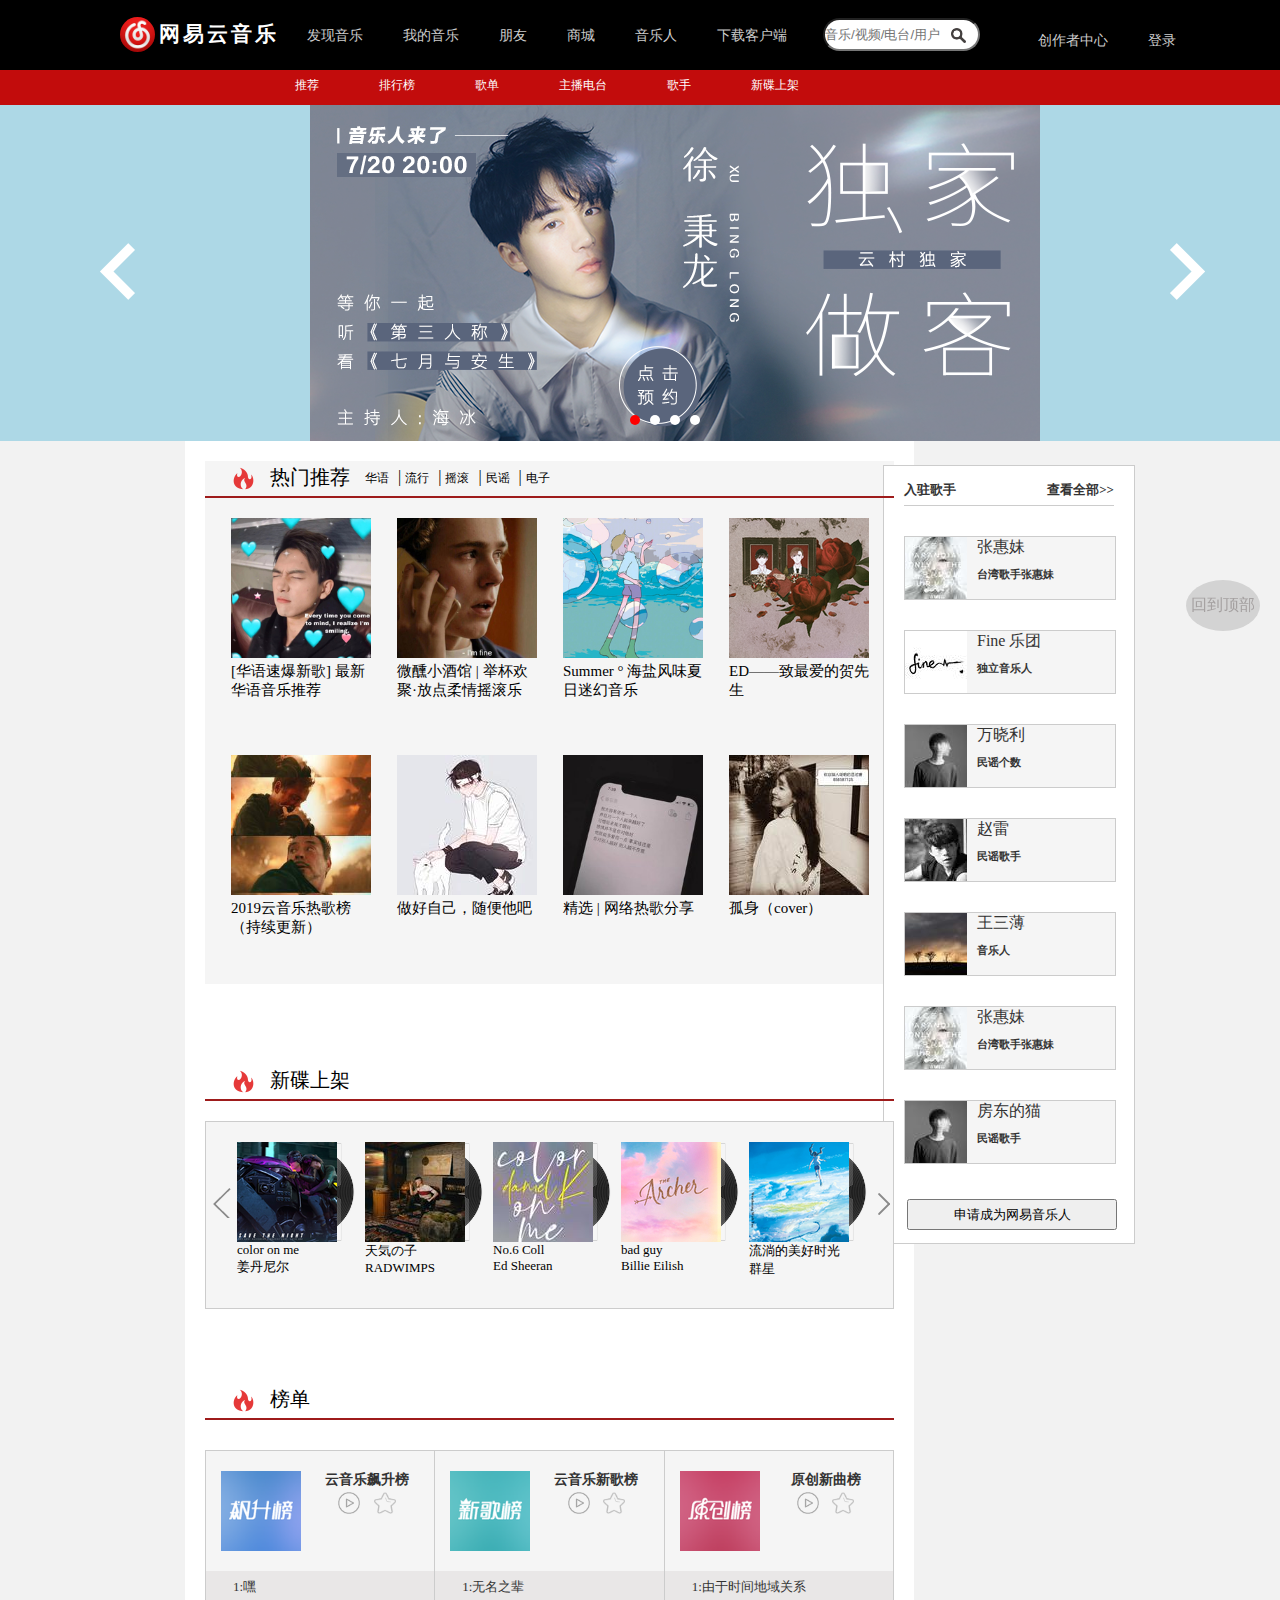
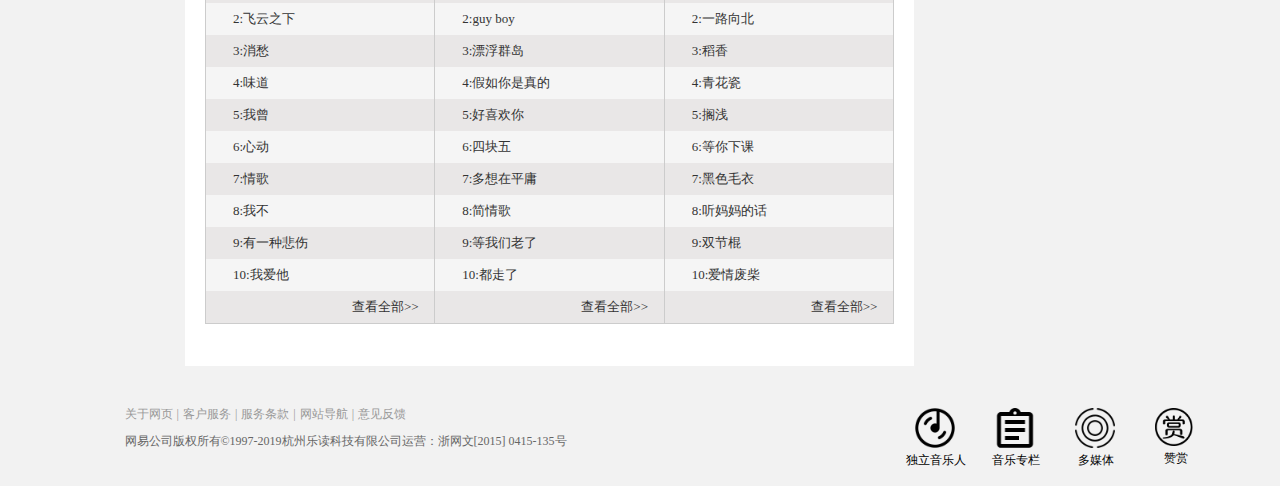
==== commit d9375403: "首页的完善" ====
--- a/index.html
+++ b/index.html
@@ -12,6 +12,7 @@
 <body>
     <header id="header">
     </header>
+    <div id="home"></div>
     <div id="db">
         <ul>
             <a href="javascript:;">
@@ -507,6 +508,64 @@
             </table>
         </div>
     </div>
+    <div id="sing">
+        <h3 class="hd3">
+            <span>入驻歌手</span>
+            <a href="javascript:;">查看全部>></a>
+        </h3>
+        <a class="tdn" href="javascript:;">
+            <img src="img/index/to-1.jpg" />
+            <div class="intru">
+                <p style="color:#333;">张惠妹</p>
+                <h6 style="margin-top:10px; color:#333;">台湾歌手张惠妹</h6>
+            </div>
+        </a>
+        <a class="tdn" href="javascript:;">
+            <img src="img/index/to-2.jpg" />
+            <div class="intru">
+                <p style="color:#333;">Fine 乐团</p>
+                <h6 style="margin-top:10px; color:#333;">独立音乐人</h6>
+            </div>
+        </a>
+        <a class="tdn" href="javascript:;">
+            <img src="img/index/to-3.jpg" />
+            <div class="intru">
+                <p style="color:#333;">万晓利</p>
+                <h6 style="margin-top:10px; color:#333;">民谣个数</h6>
+            </div>
+        </a>
+        <a class="tdn" href="javascript:;">
+            <img src="img/index/to-4.jpg" />
+            <div class="intru">
+                <p style="color:#333;">赵雷</p>
+                <h6 style="margin-top:10px; color:#333;">民谣歌手</h6>
+            </div>
+        </a>
+        <a class="tdn" href="javascript:;">
+            <img src="img/index/to-5.jpg" />
+            <div class="intru">
+                <p style="color:#333;">王三薄</p>
+                <h6 style="margin-top:10px; color:#333;">音乐人</h6>
+            </div>
+        </a>
+        <a class="tdn" href="javascript:;">
+            <img src="img/index/to-1.jpg" />
+            <div class="intru">
+                <p style="color:#333;">张惠妹</p>
+                <h6 style="margin-top:10px; color:#333;">台湾歌手张惠妹</h6>
+            </div>
+        </a>
+        <a class="tdn" href="javascript:;">
+            <img src="img/index/to-3.jpg" />
+            <div class="intru">
+                <p style="color:#333;">房东的猫</p>
+                <h6 style="margin-top:10px; color:#333;">民谣歌手</h6>
+            </div>
+        </a>
+        <button style="width:210px;height:31px;margin:20px 23px;">申请成为网易音乐人</button>
+    </div>
+    <div class="but" style="float: right;background:lightgray">
+        <a style="text-decoration: none; font-size: 16px;" href="#home">回到顶部</a></div>
     <footer id="footer">
     </footer>
     <script src="js/jquery-3.2.1.js"></script>
@@ -514,6 +573,7 @@
     <script src="js/lunb.js"></script>
     <script src="js/header.js"></script>
     <script src="js/footer.js"></script>
+    <!-- <script src="js/login.js"></script> -->
 </body>
 
 </html>--- a/css/index.css
+++ b/css/index.css
@@ -96,7 +96,7 @@
     width: 689px;
     height:523px;
     margin: 20px;
-    background-color: lightblue;
+    background-color:#f5f5f5;
 }
 #gedan #gd1>#tit{
     height: 35px;
@@ -300,4 +300,72 @@
 }
 #gedan #gd3 table tr td:hover .tr-tu{
     display: block;
+}
+.but{
+    position: fixed;
+    right: 20px;
+    top:580px;
+    padding: 5px;
+    width: 74px;
+    height: 51px;
+    line-height: 40px;
+    border-radius: 50%;
+    overflow: hidden;
+    box-sizing: border-box;
+}
+.but>a:link{
+    color:#a5a1a1;
+}
+.but>a:visited{
+    color:#a5a1a1;
+}
+.but>a:hover{
+    color:#a5a1a1;
+}
+.but>a:active{
+    color:#a5a1a1;
+}
+#sing{
+    width:250px;
+    height: 777px;
+    float: right;
+    margin-right:145px;
+    background-color: white;
+    margin-top: -1501px;
+    border:1px solid #ccc;
+}
+#sing>.hd3{
+    width: 210px;
+    height:24px;
+    margin:15px 20px;
+    position: relative;
+    border-bottom: 1px solid #ccc;
+}
+#sing>.hd3 span{
+    float: left;
+    color:#333;
+    font-size: 13px;
+    margin-top:0px;
+}
+#sing>.hd3 a{
+    text-decoration: none;
+    color:#333;
+    font-size: 13px;
+    float: right;
+}
+#sing a.tdn{
+    display:inline-block;
+    width:210px;
+    height:62px;
+    background-color: #f5f5f5;
+    margin:15px 20px;
+    border:1px solid #ccc;
+    position: relative;
+}
+#sing a.tdn .intru{
+    display: inline-block;
+    width: 148px;
+    height: 62px;
+    margin-left:10px;
+    position: absolute;
 }